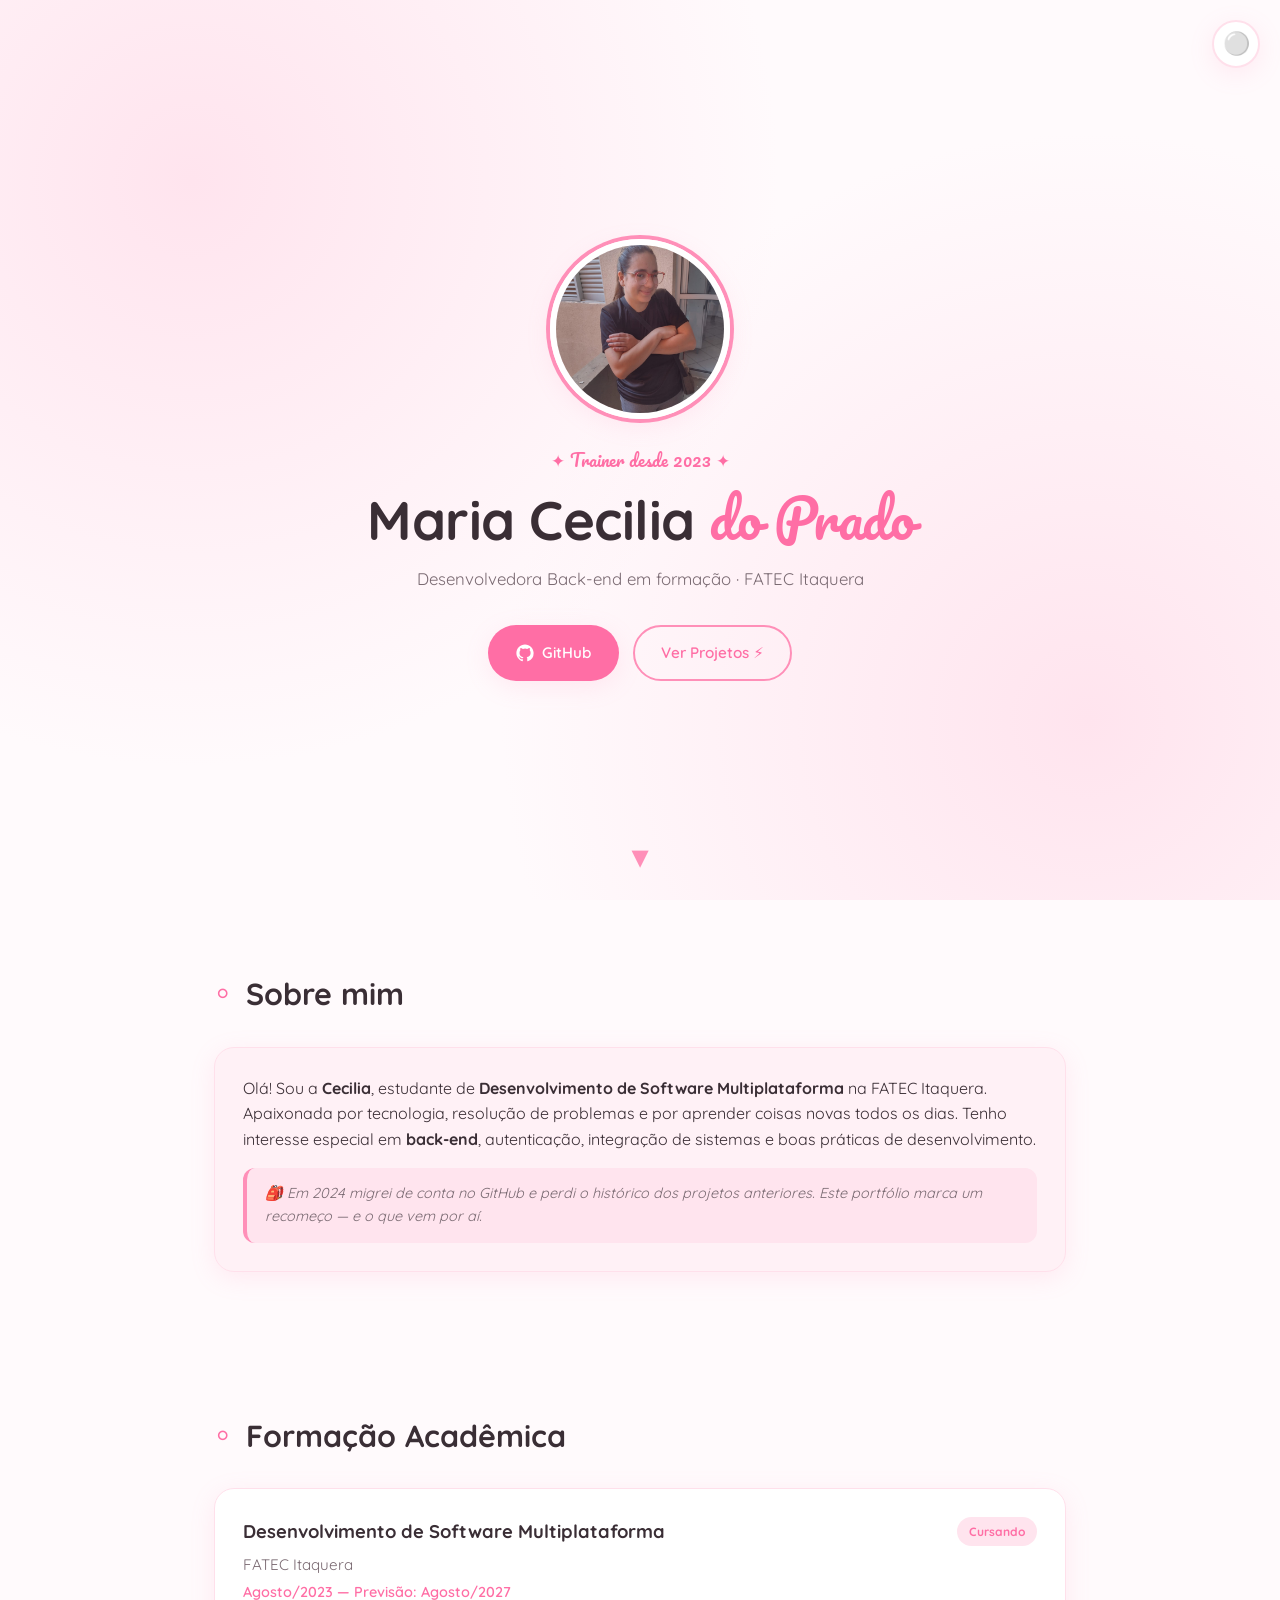
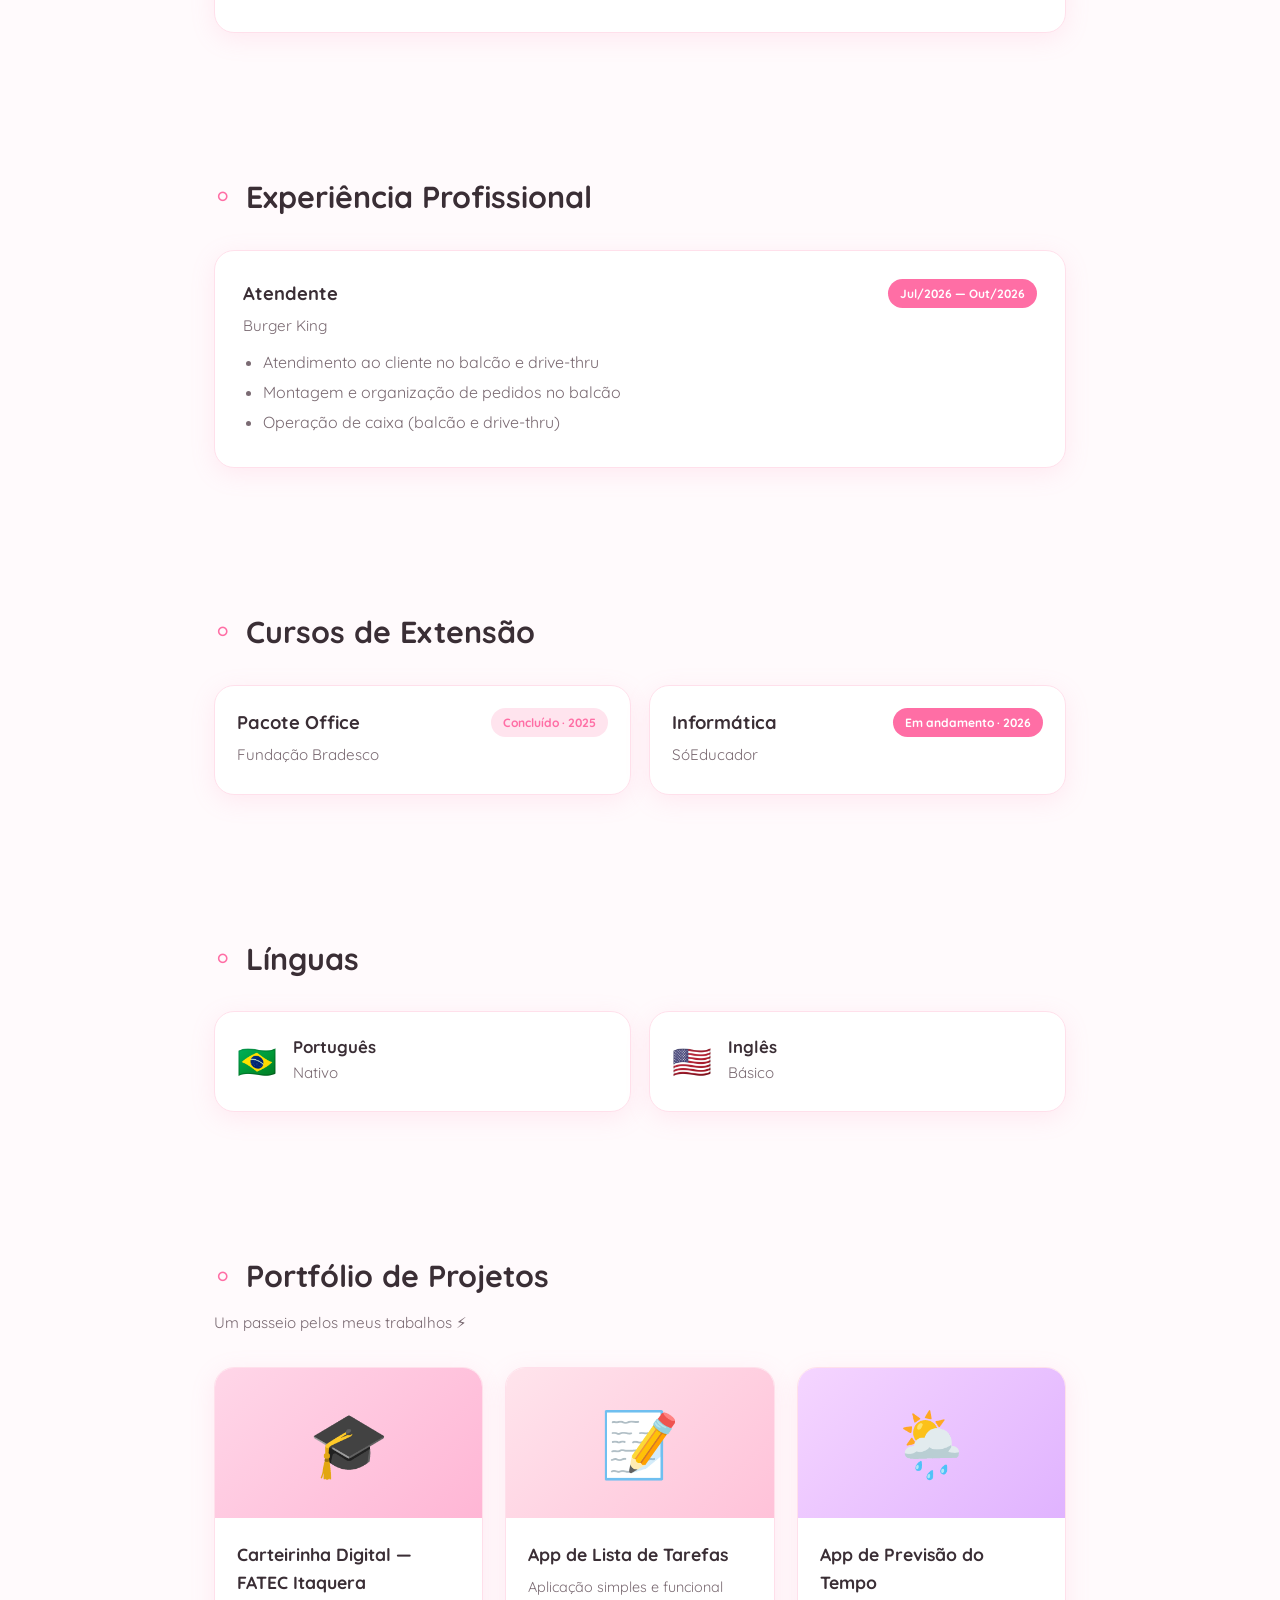
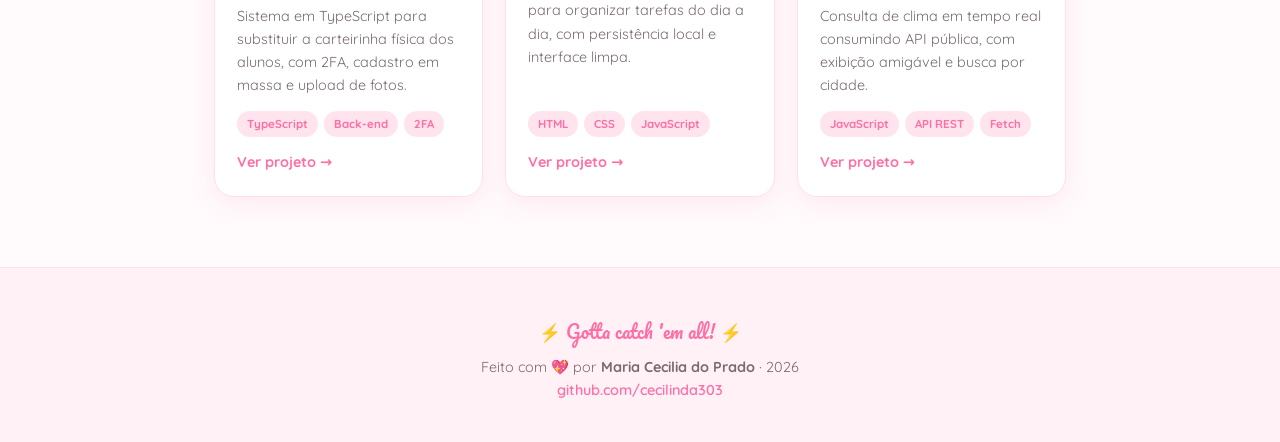
==== portfolio/index.html @ d1efe65c "feat: portfólio completo" ====
<!DOCTYPE html>
<html lang="pt-BR">
<head>
  <meta charset="UTF-8" />
  <meta name="viewport" content="width=device-width, initial-scale=1.0" />
  <title>Maria Cecilia do Prado · Portfólio</title>
  <meta name="description" content="Portfólio de Maria Cecilia do Prado — Desenvolvedora Back-end em formação na FATEC Itaquera." />
  <link rel="icon" href="data:image/svg+xml,<svg xmlns='http://www.w3.org/2000/svg' viewBox='0 0 100 100'><text y='.9em' font-size='90'>⚡</text></svg>" />
  <link rel="preconnect" href="https://fonts.googleapis.com" />
  <link rel="preconnect" href="https://fonts.gstatic.com" crossorigin />
  <link href="https://fonts.googleapis.com/css2?family=Quicksand:wght@400;500;600;700&family=Pacifico&display=swap" rel="stylesheet" />
  <link rel="stylesheet" href="style.css" />
</head>
<body>

  <button id="theme-toggle" class="theme-toggle" aria-label="Alternar tema">
    <span class="pokeball-icon">⚪</span>
  </button>

  <!-- HERO -->
  <header class="hero">
    <div class="hero-content">
      <div class="avatar-wrapper">
    <img src="foto.jpg" alt="Foto de Maria Cecilia" class="avatar" />
      </div>
      <p class="tagline">✦ Trainer desde 2023 ✦</p>
      <h1>Maria Cecilia <span>do Prado</span></h1>
      <p class="subtitle">Desenvolvedora Back-end em formação · FATEC Itaquera</p>
      <div class="hero-actions">
        <a href="https://github.com/cecilinda303" target="_blank" rel="noopener" class="btn btn-primary">
          <svg width="18" height="18" viewBox="0 0 24 24" fill="currentColor"><path d="M12 .5C5.65.5.5 5.65.5 12c0 5.08 3.29 9.39 7.86 10.91.58.11.79-.25.79-.56v-2c-3.2.7-3.87-1.36-3.87-1.36-.52-1.33-1.28-1.69-1.28-1.69-1.05-.72.08-.7.08-.7 1.16.08 1.77 1.19 1.77 1.19 1.03 1.77 2.7 1.26 3.36.96.1-.75.4-1.26.73-1.55-2.55-.29-5.23-1.28-5.23-5.7 0-1.26.45-2.29 1.19-3.1-.12-.29-.52-1.46.11-3.05 0 0 .97-.31 3.18 1.18a11.1 11.1 0 0 1 5.8 0c2.2-1.49 3.17-1.18 3.17-1.18.63 1.59.23 2.76.11 3.05.74.81 1.19 1.84 1.19 3.1 0 4.43-2.69 5.41-5.25 5.69.41.36.78 1.06.78 2.14v3.17c0 .31.21.68.8.56A11.51 11.51 0 0 0 23.5 12C23.5 5.65 18.35.5 12 .5z"/></svg>
          GitHub
        </a>
        <a href="#projetos" class="btn btn-outline">Ver Projetos ⚡</a>
      </div>
    </div>
    <div class="scroll-hint">▼</div>
  </header>

  <!-- SOBRE -->
  <section id="sobre" class="section">
    <h2 class="section-title">Sobre mim</h2>
    <div class="card soft">
      <p>
        Olá! Sou a <strong>Cecilia</strong>, estudante de <strong>Desenvolvimento de Software Multiplataforma</strong> na FATEC Itaquera.
        Apaixonada por tecnologia, resolução de problemas e por aprender coisas novas todos os dias.
        Tenho interesse especial em <strong>back-end</strong>, autenticação, integração de sistemas e boas práticas de desenvolvimento.
      </p>
      <p class="nota">
        🎒 Em 2024 migrei de conta no GitHub e perdi o histórico dos projetos anteriores. 
        Este portfólio marca um recomeço — e o que vem por aí.
      </p>
    </div>
  </section>

  <!-- FORMAÇÃO -->
  <section id="formacao" class="section">
    <h2 class="section-title">Formação Acadêmica</h2>
    <div class="card">
      <div class="card-header">
        <h3>Desenvolvimento de Software Multiplataforma</h3>
        <span class="badge">Cursando</span>
      </div>
      <p class="inst">FATEC Itaquera</p>
      <p class="period">Agosto/2023 — Previsão: Agosto/2027</p>
    </div>
  </section>

  <!-- EXPERIÊNCIA -->
  <section id="experiencia" class="section">
    <h2 class="section-title">Experiência Profissional</h2>
    <div class="card">
      <div class="card-header">
        <h3>Atendente</h3>
        <span class="badge badge-pink">Jul/2026 — Out/2026</span>
      </div>
      <p class="inst">Burger King</p>
      <ul class="bullets">
        <li>Atendimento ao cliente no balcão e drive-thru</li>
        <li>Montagem e organização de pedidos no balcão</li>
        <li>Operação de caixa (balcão e drive-thru)</li>
      </ul>
    </div>
  </section>

  <!-- CURSOS -->
  <section id="cursos" class="section">
    <h2 class="section-title">Cursos de Extensão</h2>
    <div class="grid-2">
      <div class="card small">
        <div class="card-header">
          <h3>Pacote Office</h3>
          <span class="badge">Concluído · 2025</span>
        </div>
        <p class="inst">Fundação Bradesco</p>
      </div>
      <div class="card small">
        <div class="card-header">
          <h3>Informática</h3>
          <span class="badge badge-pink">Em andamento · 2026</span>
        </div>
        <p class="inst">SóEducador</p>
      </div>
    </div>
  </section>

  <!-- LÍNGUAS -->
  <section id="linguas" class="section">
    <h2 class="section-title">Línguas</h2>
    <div class="grid-2">
      <div class="card small lang">
        <span class="lang-flag">🇧🇷</span>
        <div>
          <h3>Português</h3>
          <p class="inst">Nativo</p>
        </div>
      </div>
      <div class="card small lang">
        <span class="lang-flag">🇺🇸</span>
        <div>
          <h3>Inglês</h3>
          <p class="inst">Básico</p>
        </div>
      </div>
    </div>
  </section>

  <!-- PROJETOS -->
  <section id="projetos" class="section">
    <h2 class="section-title">Portfólio de Projetos</h2>
    <p class="section-sub">Um passeio pelos meus trabalhos ⚡</p>

    <div class="projects-grid">

      <a href="projetos/carteirinha.html" class="project-card">
        <div class="project-cover" style="background: linear-gradient(135deg,#ffd6e8,#ffb6d5);">
          <span>🎓</span>
        </div>
        <div class="project-body">
          <h3>Carteirinha Digital — FATEC Itaquera</h3>
          <p>Sistema em TypeScript para substituir a carteirinha física dos alunos, com 2FA, cadastro em massa e upload de fotos.</p>
          <div class="tags">
            <span>TypeScript</span><span>Back-end</span><span>2FA</span>
          </div>
          <span class="link-more">Ver projeto →</span>
        </div>
      </a>

      <a href="projetos/tarefas.html" class="project-card">
        <div class="project-cover" style="background: linear-gradient(135deg,#ffe4ec,#ffc2d9);">
          <span>📝</span>
        </div>
        <div class="project-body">
          <h3>App de Lista de Tarefas</h3>
          <p>Aplicação simples e funcional para organizar tarefas do dia a dia, com persistência local e interface limpa.</p>
          <div class="tags">
            <span>HTML</span><span>CSS</span><span>JavaScript</span>
          </div>
          <span class="link-more">Ver projeto →</span>
        </div>
      </a>

      <a href="projetos/tempo.html" class="project-card">
        <div class="project-cover" style="background: linear-gradient(135deg,#f5d5ff,#e0b3ff);">
          <span>🌦️</span>
        </div>
        <div class="project-body">
          <h3>App de Previsão do Tempo</h3>
          <p>Consulta de clima em tempo real consumindo API pública, com exibição amigável e busca por cidade.</p>
          <div class="tags">
            <span>JavaScript</span><span>API REST</span><span>Fetch</span>
          </div>
          <span class="link-more">Ver projeto →</span>
        </div>
      </a>

    </div>
  </section>

  <!-- FOOTER -->
  <footer class="footer">
    <p class="footer-catch">⚡ Gotta catch 'em all! ⚡</p>
    <p>Feito com 💖 por <strong>Maria Cecilia do Prado</strong> · 2026</p>
    <a href="https://github.com/cecilinda303" target="_blank" rel="noopener">github.com/cecilinda303</a>
  </footer>

  <script src="script.js"></script>
</body>
</html>
---- portfolio/style.css ----
/* ====== RESET & VARIÁVEIS ====== */
* { margin: 0; padding: 0; box-sizing: border-box; }

:root {
  --bg: #fffafc;
  --bg-soft: #fff1f6;
  --card: #ffffff;
  --text: #3a2e35;
  --text-soft: #7a6a72;
  --accent: #ff8fb8;
  --accent-strong: #ff6ea5;
  --accent-soft: #ffe4ee;
  --border: #ffe0eb;
  --shadow: 0 6px 24px rgba(255, 143, 184, 0.15);
  --radius: 20px;
}

body.dark {
  --bg: #1a1418;
  --bg-soft: #221a20;
  --card: #2a1f26;
  --text: #fbe9f0;
  --text-soft: #c9b3bd;
  --accent: #ff8fb8;
  --accent-strong: #ff6ea5;
  --accent-soft: #3a2632;
  --border: #3a2632;
  --shadow: 0 6px 24px rgba(255, 143, 184, 0.12);
}

html { scroll-behavior: smooth; }

body {
  font-family: 'Quicksand', system-ui, sans-serif;
  background: var(--bg);
  color: var(--text);
  line-height: 1.6;
  transition: background .4s, color .4s;
  overflow-x: hidden;
}

/* ====== THEME TOGGLE ====== */
.theme-toggle {
  position: fixed;
  top: 20px;
  right: 20px;
  width: 48px;
  height: 48px;
  border-radius: 50%;
  border: 2px solid var(--border);
  background: var(--card);
  cursor: pointer;
  font-size: 22px;
  z-index: 100;
  box-shadow: var(--shadow);
  transition: transform .3s, background .3s;
  display: flex;
  align-items: center;
  justify-content: center;
}
.theme-toggle:hover { transform: scale(1.12) rotate(15deg); }
.pokeball-icon { animation: spin 8s linear infinite; }
@keyframes spin { to { transform: rotate(360deg); } }

/* ====== HERO ====== */
.hero {
  min-height: 100vh;
  display: flex;
  flex-direction: column;
  align-items: center;
  justify-content: center;
  text-align: center;
  padding: 80px 24px 60px;
  background:
    radial-gradient(circle at 15% 20%, var(--accent-soft) 0%, transparent 45%),
    radial-gradient(circle at 85% 80%, var(--accent-soft) 0%, transparent 45%),
    var(--bg);
  position: relative;
}

.hero-content { max-width: 720px; animation: fadeUp 1s ease both; }

.avatar-wrapper { margin-bottom: 28px; display: flex; justify-content: center; }

.avatar,
.avatar-fallback {
  width: 180px;
  height: 180px;
  border-radius: 50%;
  object-fit: cover;
  border: 6px solid var(--card);
  box-shadow: 0 0 0 4px var(--accent), var(--shadow);
  transition: transform .4s;
}
.avatar:hover { transform: scale(1.05) rotate(-2deg); }

.avatar-fallback {
  background: linear-gradient(135deg, var(--accent), var(--accent-strong));
  color: white;
  display: flex;
  align-items: center;
  justify-content: center;
  font-family: 'Pacifico', cursive;
  font-size: 72px;
}

.tagline {
  font-family: 'Pacifico', cursive;
  color: var(--accent-strong);
  font-size: 1.05rem;
  margin-bottom: 12px;
}

.hero h1 {
  font-size: clamp(2rem, 5vw, 3.4rem);
  font-weight: 700;
  letter-spacing: -0.5px;
  line-height: 1.15;
  margin-bottom: 14px;
}
.hero h1 span {
  color: var(--accent-strong);
  font-family: 'Pacifico', cursive;
  font-weight: 400;
}

.subtitle {
  color: var(--text-soft);
  font-size: 1.05rem;
  margin-bottom: 32px;
}

.hero-actions {
  display: flex;
  gap: 14px;
  justify-content: center;
  flex-wrap: wrap;
}

.btn {
  display: inline-flex;
  align-items: center;
  gap: 8px;
  padding: 14px 26px;
  border-radius: 999px;
  font-weight: 600;
  text-decoration: none;
  font-size: 0.95rem;
  transition: transform .25s, box-shadow .25s, background .25s;
  border: 2px solid transparent;
}
.btn-primary {
  background: var(--accent-strong);
  color: white;
  box-shadow: var(--shadow);
}
.btn-primary:hover { transform: translateY(-3px) scale(1.03); }

.btn-outline {
  background: transparent;
  color: var(--accent-strong);
  border-color: var(--accent);
}
.btn-outline:hover {
  background: var(--accent-soft);
  transform: translateY(-3px);
}

.scroll-hint {
  position: absolute;
  bottom: 24px;
  font-size: 1.4rem;
  color: var(--accent);
  animation: bounce 2s infinite;
}
@keyframes bounce {
  0%, 100% { transform: translateY(0); }
  50% { transform: translateY(8px); }
}

/* ====== SEÇÕES ====== */
.section {
  max-width: 900px;
  margin: 0 auto;
  padding: 70px 24px;
}

.section-title {
  font-size: 1.9rem;
  font-weight: 700;
  margin-bottom: 28px;
  position: relative;
  display: inline-block;
  padding-left: 32px;
}
.section-title::before {
  content: '⚪';
  position: absolute;
  left: 0;
  top: 50%;
  transform: translateY(-50%);
  font-size: 1.3rem;
  color: var(--accent-strong);
}
.section-sub {
  color: var(--text-soft);
  margin-top: -18px;
  margin-bottom: 32px;
  font-size: 0.95rem;
}

/* ====== CARDS ====== */
.card {
  background: var(--card);
  border: 1px solid var(--border);
  border-radius: var(--radius);
  padding: 28px;
  box-shadow: var(--shadow);
  transition: transform .3s, box-shadow .3s;
}
.card:hover { transform: translateY(-4px); }
.card.small { padding: 22px; }
.card.soft { background: var(--bg-soft); }

.card-header {
  display: flex;
  justify-content: space-between;
  align-items: flex-start;
  gap: 12px;
  flex-wrap: wrap;
  margin-bottom: 6px;
}
.card-header h3 { font-size: 1.15rem; }

.badge {
  background: var(--accent-soft);
  color: var(--accent-strong);
  font-size: 0.75rem;
  font-weight: 700;
  padding: 5px 12px;
  border-radius: 999px;
  white-space: nowrap;
}
.badge-pink {
  background: var(--accent-strong);
  color: white;
}

.inst {
  color: var(--text-soft);
  font-size: 0.95rem;
  margin-bottom: 4px;
}
.period {
  color: var(--accent-strong);
  font-size: 0.9rem;
  font-weight: 600;
}

.bullets {
  margin-top: 12px;
  padding-left: 20px;
  color: var(--text-soft);
}
.bullets li { margin-bottom: 4px; }

.nota {
  margin-top: 16px;
  padding: 14px 18px;
  background: var(--accent-soft);
  border-left: 4px solid var(--accent);
  border-radius: 12px;
  font-size: 0.9rem;
  color: var(--text-soft);
  font-style: italic;
}

/* ====== GRID ====== */
.grid-2 {
  display: grid;
  grid-template-columns: repeat(auto-fit, minmax(240px, 1fr));
  gap: 18px;
}

/* ====== LÍNGUAS ====== */
.lang { display: flex; align-items: center; gap: 16px; }
.lang-flag { font-size: 2rem; }
.lang h3 { font-size: 1.05rem; margin-bottom: 0; }

/* ====== PROJETOS ====== */
.projects-grid {
  display: grid;
  grid-template-columns: repeat(auto-fit, minmax(260px, 1fr));
  gap: 22px;
}

.project-card {
  background: var(--card);
  border: 1px solid var(--border);
  border-radius: var(--radius);
  overflow: hidden;
  box-shadow: var(--shadow);
  text-decoration: none;
  color: var(--text);
  transition: transform .35s, box-shadow .35s;
  display: flex;
  flex-direction: column;
}
.project-card:hover {
  transform: translateY(-8px) scale(1.02);
  box-shadow: 0 14px 36px rgba(255, 143, 184, 0.28);
}

.project-cover {
  height: 150px;
  display: flex;
  align-items: center;
  justify-content: center;
  font-size: 4rem;
}

.project-body { padding: 22px; flex: 1; display: flex; flex-direction: column; }
.project-body h3 { font-size: 1.1rem; margin-bottom: 8px; }
.project-body p {
  color: var(--text-soft);
  font-size: 0.9rem;
  flex: 1;
  margin-bottom: 14px;
}

.tags {
  display: flex;
  gap: 6px;
  flex-wrap: wrap;
  margin-bottom: 14px;
}
.tags span {
  background: var(--accent-soft);
  color: var(--accent-strong);
  font-size: 0.72rem;
  font-weight: 700;
  padding: 4px 10px;
  border-radius: 999px;
}

.link-more {
  color: var(--accent-strong);
  font-weight: 700;
  font-size: 0.9rem;
}

/* ====== FOOTER ====== */
.footer {
  text-align: center;
  padding: 50px 24px 40px;
  background: var(--bg-soft);
  border-top: 1px solid var(--border);
  color: var(--text-soft);
  font-size: 0.9rem;
}
.footer-catch {
  font-family: 'Pacifico', cursive;
  color: var(--accent-strong);
  font-size: 1.1rem;
  margin-bottom: 10px;
}
.footer a { color: var(--accent-strong); text-decoration: none; font-weight: 600; }
.footer a:hover { text-decoration: underline; }

/* ====== PÁGINAS DE PROJETO ====== */
.project-page {
  max-width: 900px;
  margin: 0 auto;
  padding: 100px 24px 60px;
}
.back-link {
  display: inline-flex;
  align-items: center;
  gap: 6px;
  color: var(--accent-strong);
  text-decoration: none;
  font-weight: 600;
  margin-bottom: 24px;
  font-size: 0.9rem;
}
.back-link:hover { text-decoration: underline; }

.project-page h1 {
  font-size: clamp(1.7rem, 4vw, 2.4rem);
  margin-bottom: 12px;
}
.project-meta {
  display: flex;
  gap: 8px;
  flex-wrap: wrap;
  margin-bottom: 24px;
}
.project-cover-large {
  height: 220px;
  border-radius: var(--radius);
  display: flex;
  align-items: center;
  justify-content: center;
  font-size: 6rem;
  margin-bottom: 32px;
  box-shadow: var(--shadow);
}
.project-content h2 {
  font-size: 1.3rem;
  margin: 32px 0 14px;
  padding-left: 26px;
  position: relative;
}
.project-content h2::before {
  content: '⚪';
  position: absolute;
  left: 0;
  top: 50%;
  transform: translateY(-50%);
  font-size: 1rem;
  color: var(--accent-strong);
}
.project-content p, .project-content li {
  color: var(--text-soft);
  margin-bottom: 8px;
}
.project-content ul { padding-left: 22px; margin-bottom: 14px; }

.screenshots {
  display: grid;
  grid-template-columns: repeat(auto-fit, minmax(220px, 1fr));
  gap: 14px;
  margin-top: 14px;
}
.screenshots img {
  width: 100%;
  border-radius: 14px;
  border: 2px solid var(--border);
  box-shadow: var(--shadow);
  transition: transform .3s;
}
.screenshots img:hover { transform: scale(1.03); }

.screenshot-placeholder {
  aspect-ratio: 16/10;
  background: var(--accent-soft);
  border: 2px dashed var(--accent);
  border-radius: 14px;
  display: flex;
  align-items: center;
  justify-content: center;
  color: var(--accent-strong);
  font-size: 0.85rem;
  font-weight: 600;
  text-align: center;
  padding: 12px;
}

.btn-github {
  display: inline-flex;
  align-items: center;
  gap: 8px;
  padding: 12px 22px;
  background: var(--accent-strong);
  color: white;
  border-radius: 999px;
  text-decoration: none;
  font-weight: 600;
  font-size: 0.9rem;
  margin-top: 10px;
  box-shadow: var(--shadow);
  transition: transform .25s;
}
.btn-github:hover { transform: translateY(-3px); }

/* ====== ANIMAÇÕES ====== */
@keyframes fadeUp {
  from { opacity: 0; transform: translateY(30px); }
  to { opacity: 1; transform: translateY(0); }
}

.reveal {
  opacity: 0;
  transform: translateY(30px);
  transition: opacity .8s, transform .8s;
}
.reveal.visible {
  opacity: 1;
  transform: translateY(0);
}

/* ====== RESPONSIVO ====== */
@media (max-width: 600px) {
  .section { padding: 50px 20px; }
  .avatar, .avatar-fallback { width: 140px; height: 140px; }
  .avatar-fallback { font-size: 56px; }
  .card { padding: 22px; }
  .theme-toggle { top: 14px; right: 14px; width: 42px; height: 42px; font-size: 18px; }
}
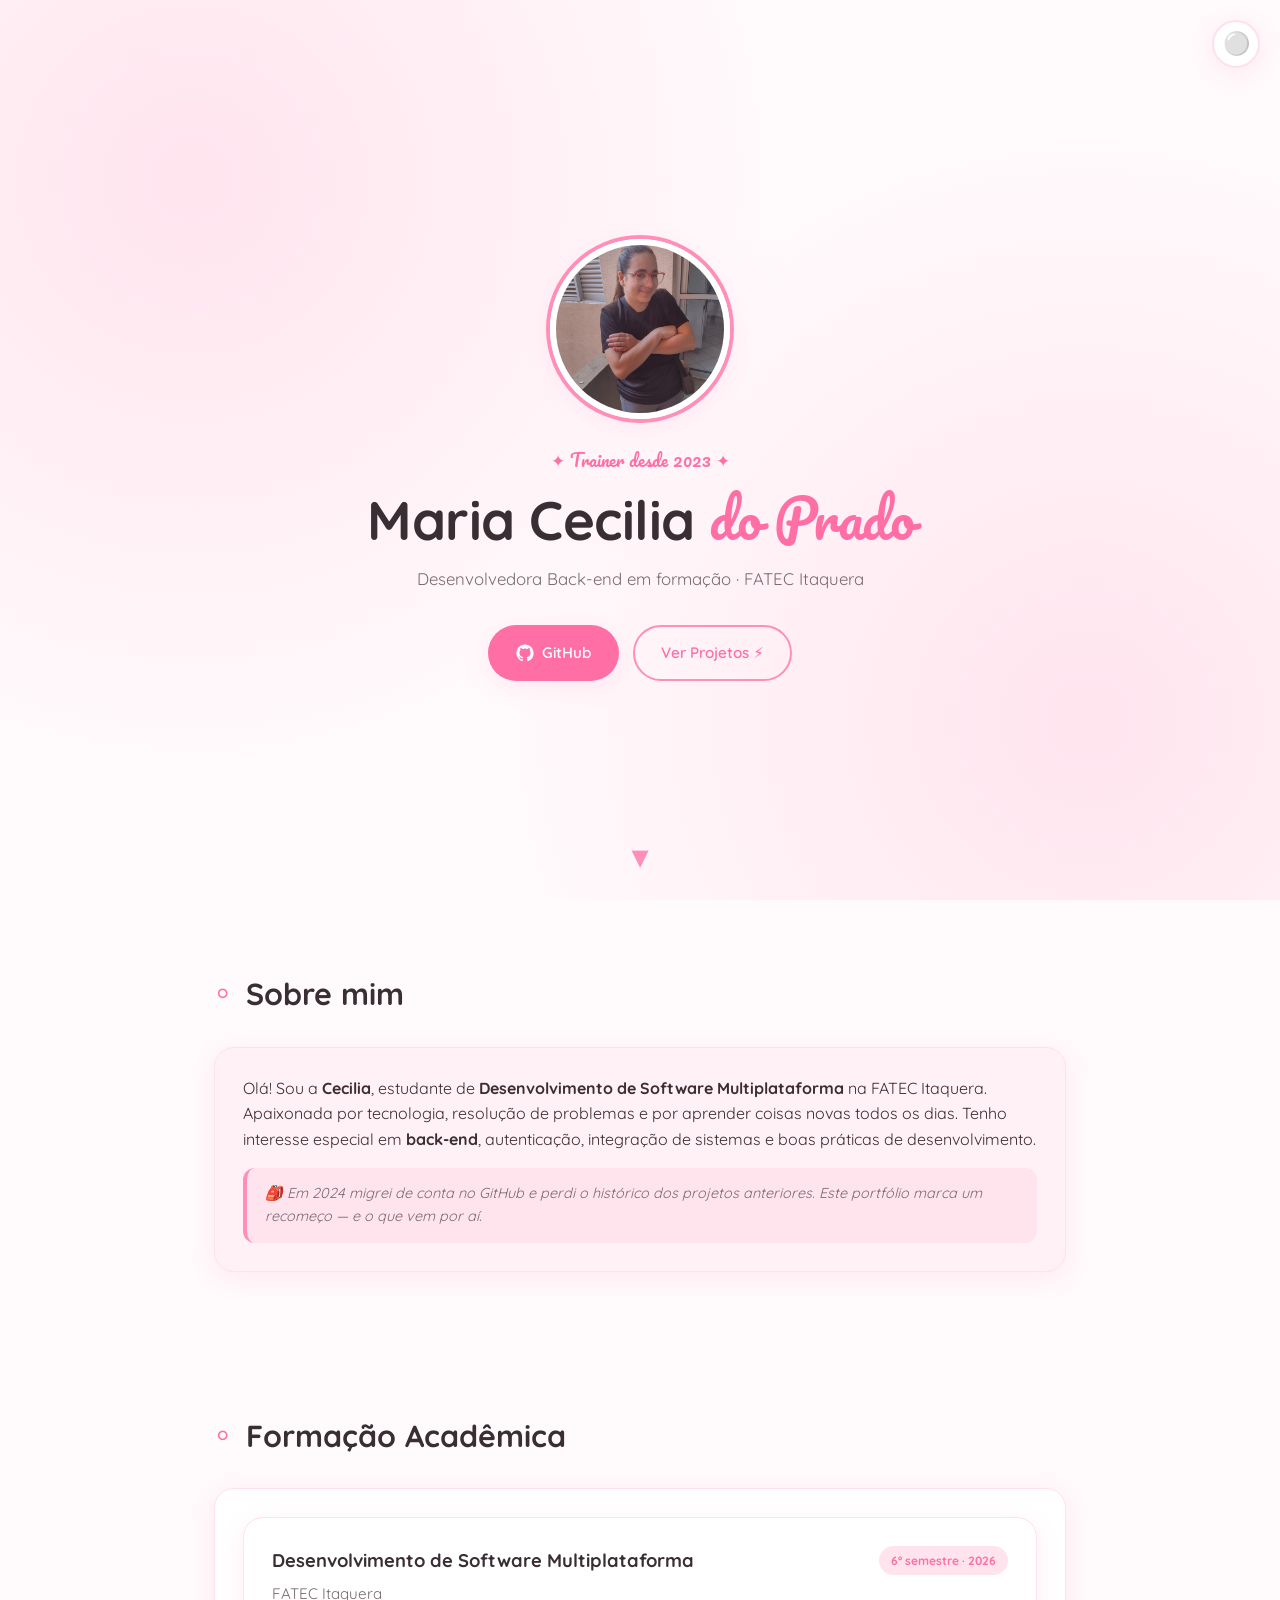
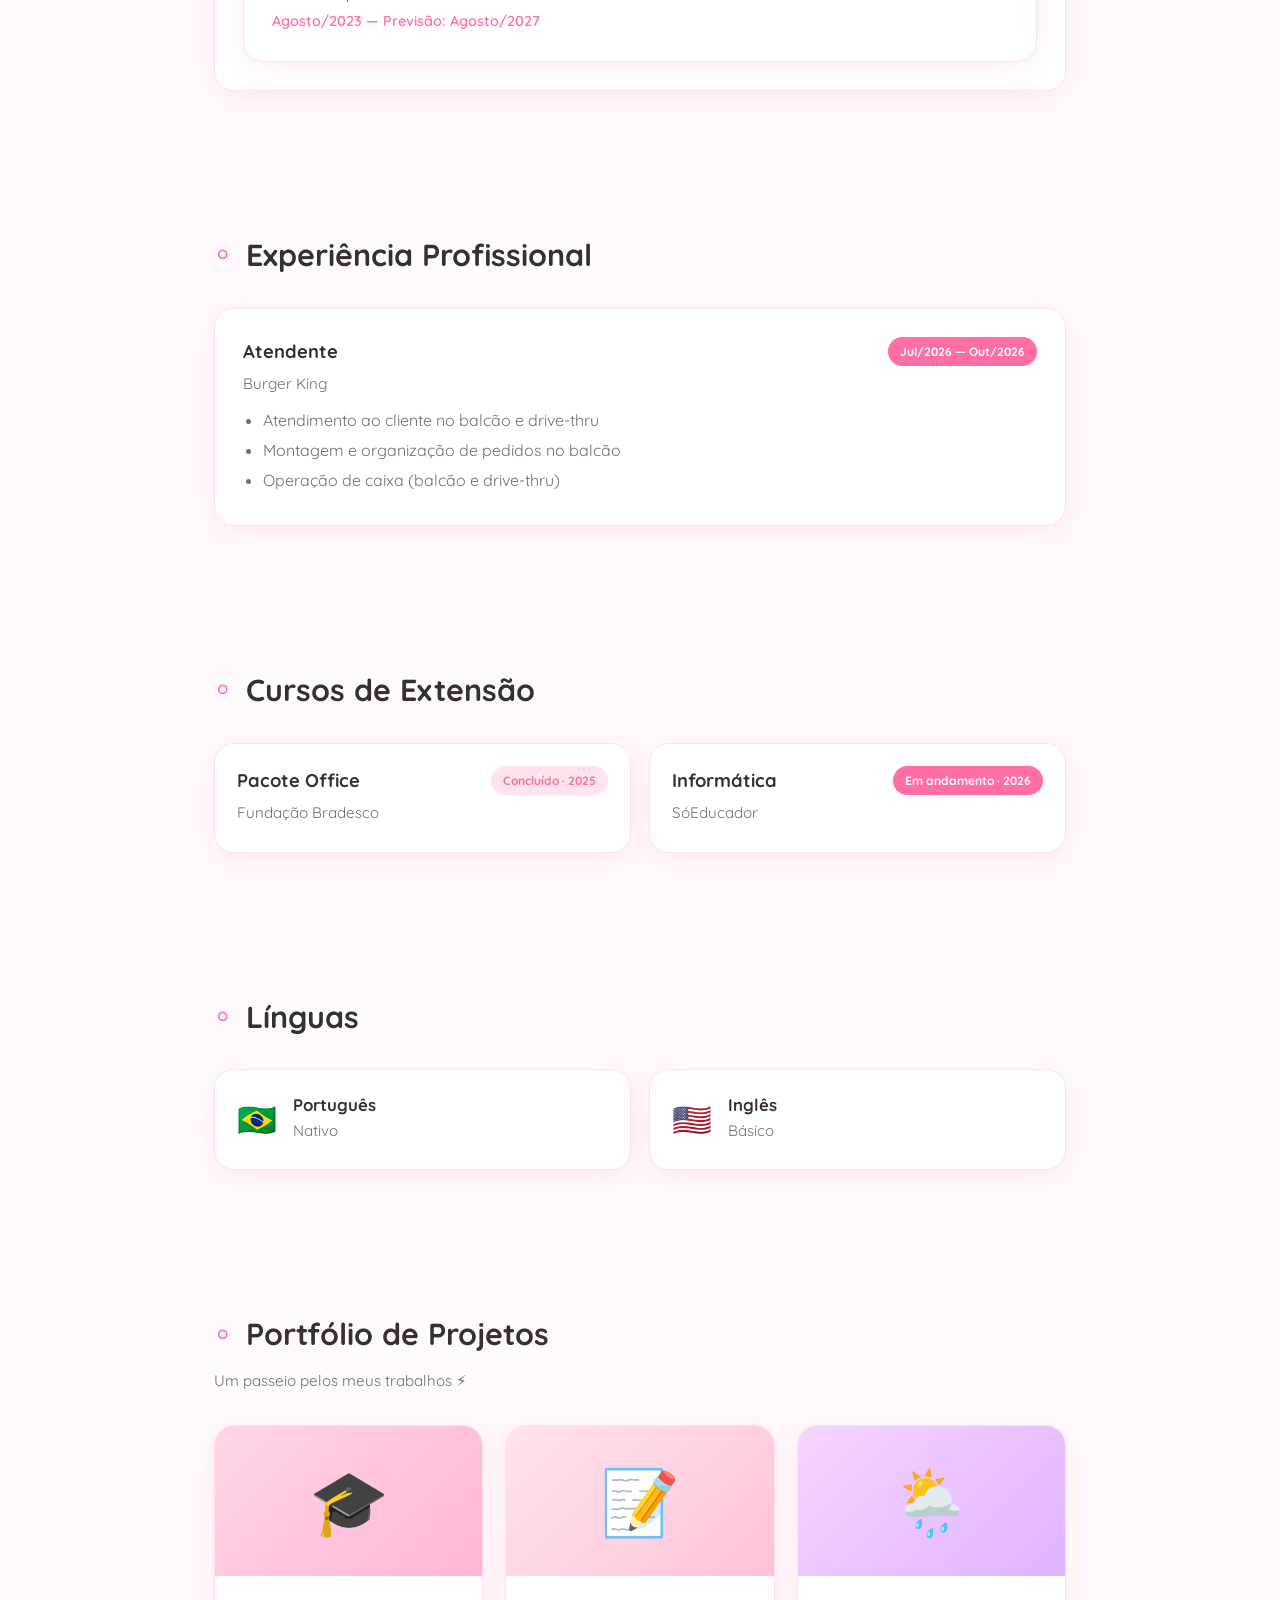
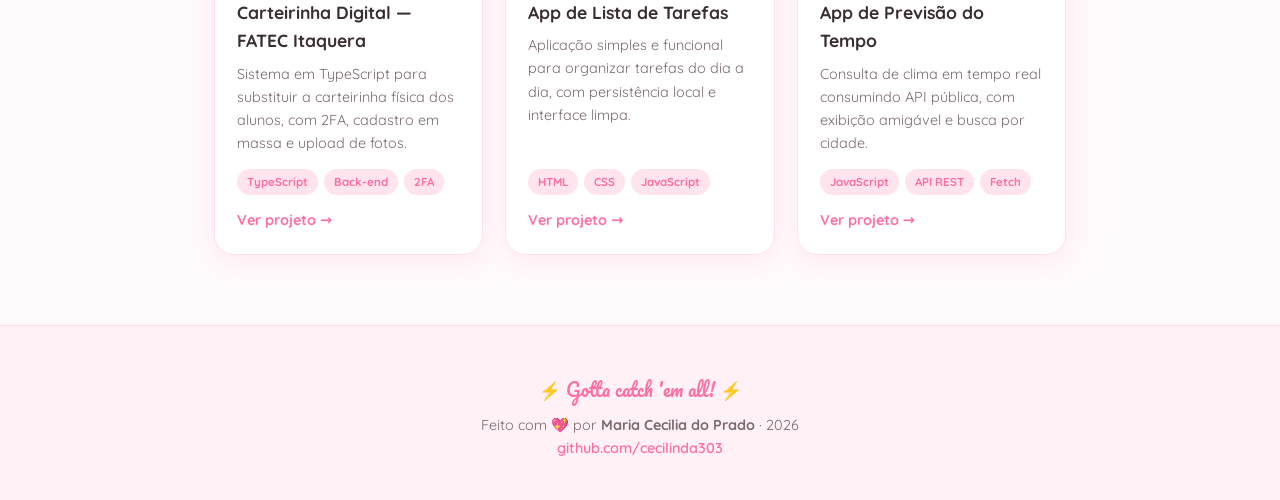
==== commit bd1a97fd: "feat: adiciona semestre atual na formação" ====
--- a/portfolio/index.html
+++ b/portfolio/index.html
@@ -57,13 +57,14 @@
   <section id="formacao" class="section">
     <h2 class="section-title">Formação Acadêmica</h2>
     <div class="card">
-      <div class="card-header">
-        <h3>Desenvolvimento de Software Multiplataforma</h3>
-        <span class="badge">Cursando</span>
-      </div>
-      <p class="inst">FATEC Itaquera</p>
-      <p class="period">Agosto/2023 — Previsão: Agosto/2027</p>
-    </div>
+      <div class="card">
+  <div class="card-header">
+    <h3>Desenvolvimento de Software Multiplataforma</h3>
+    <span class="badge">6º semestre · 2026</span>
+  </div>
+  <p class="inst">FATEC Itaquera</p>
+  <p class="period">Agosto/2023 — Previsão: Agosto/2027</p>
+</div>
   </section>
 
   <!-- EXPERIÊNCIA -->
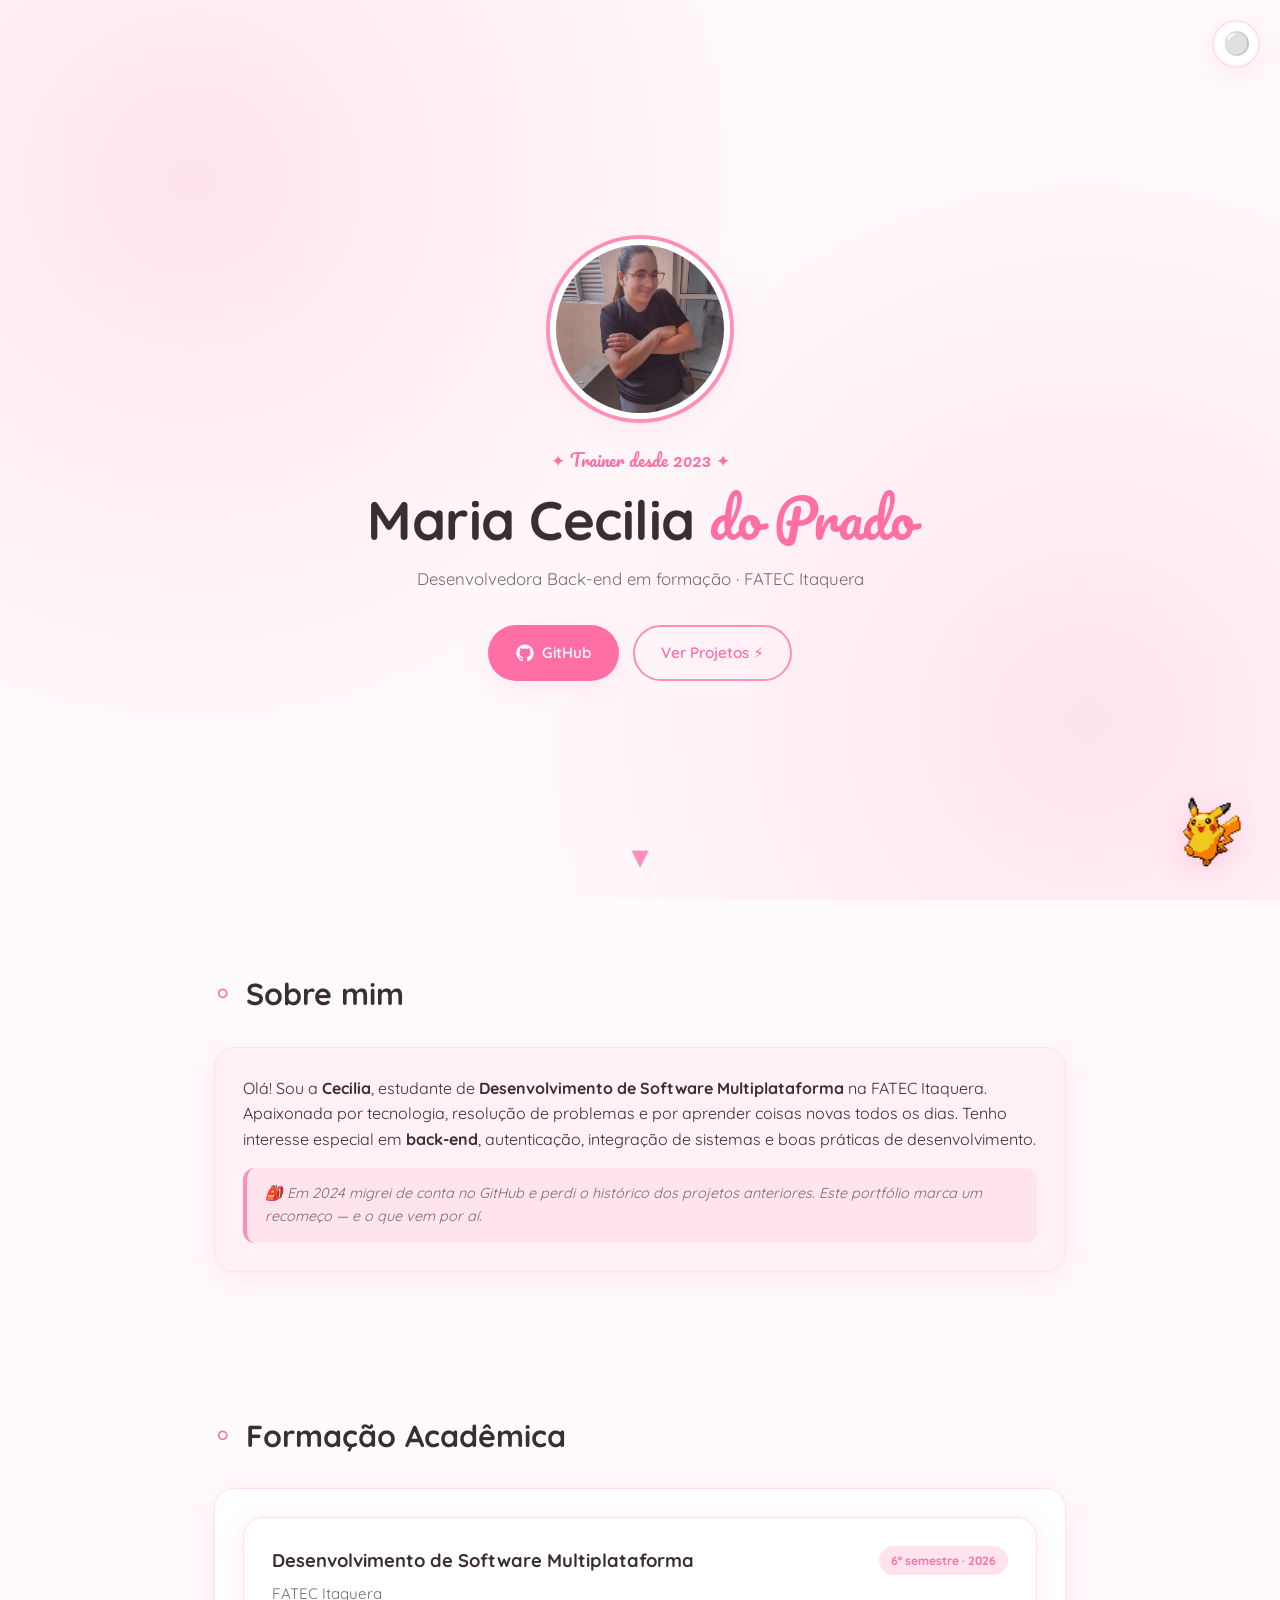
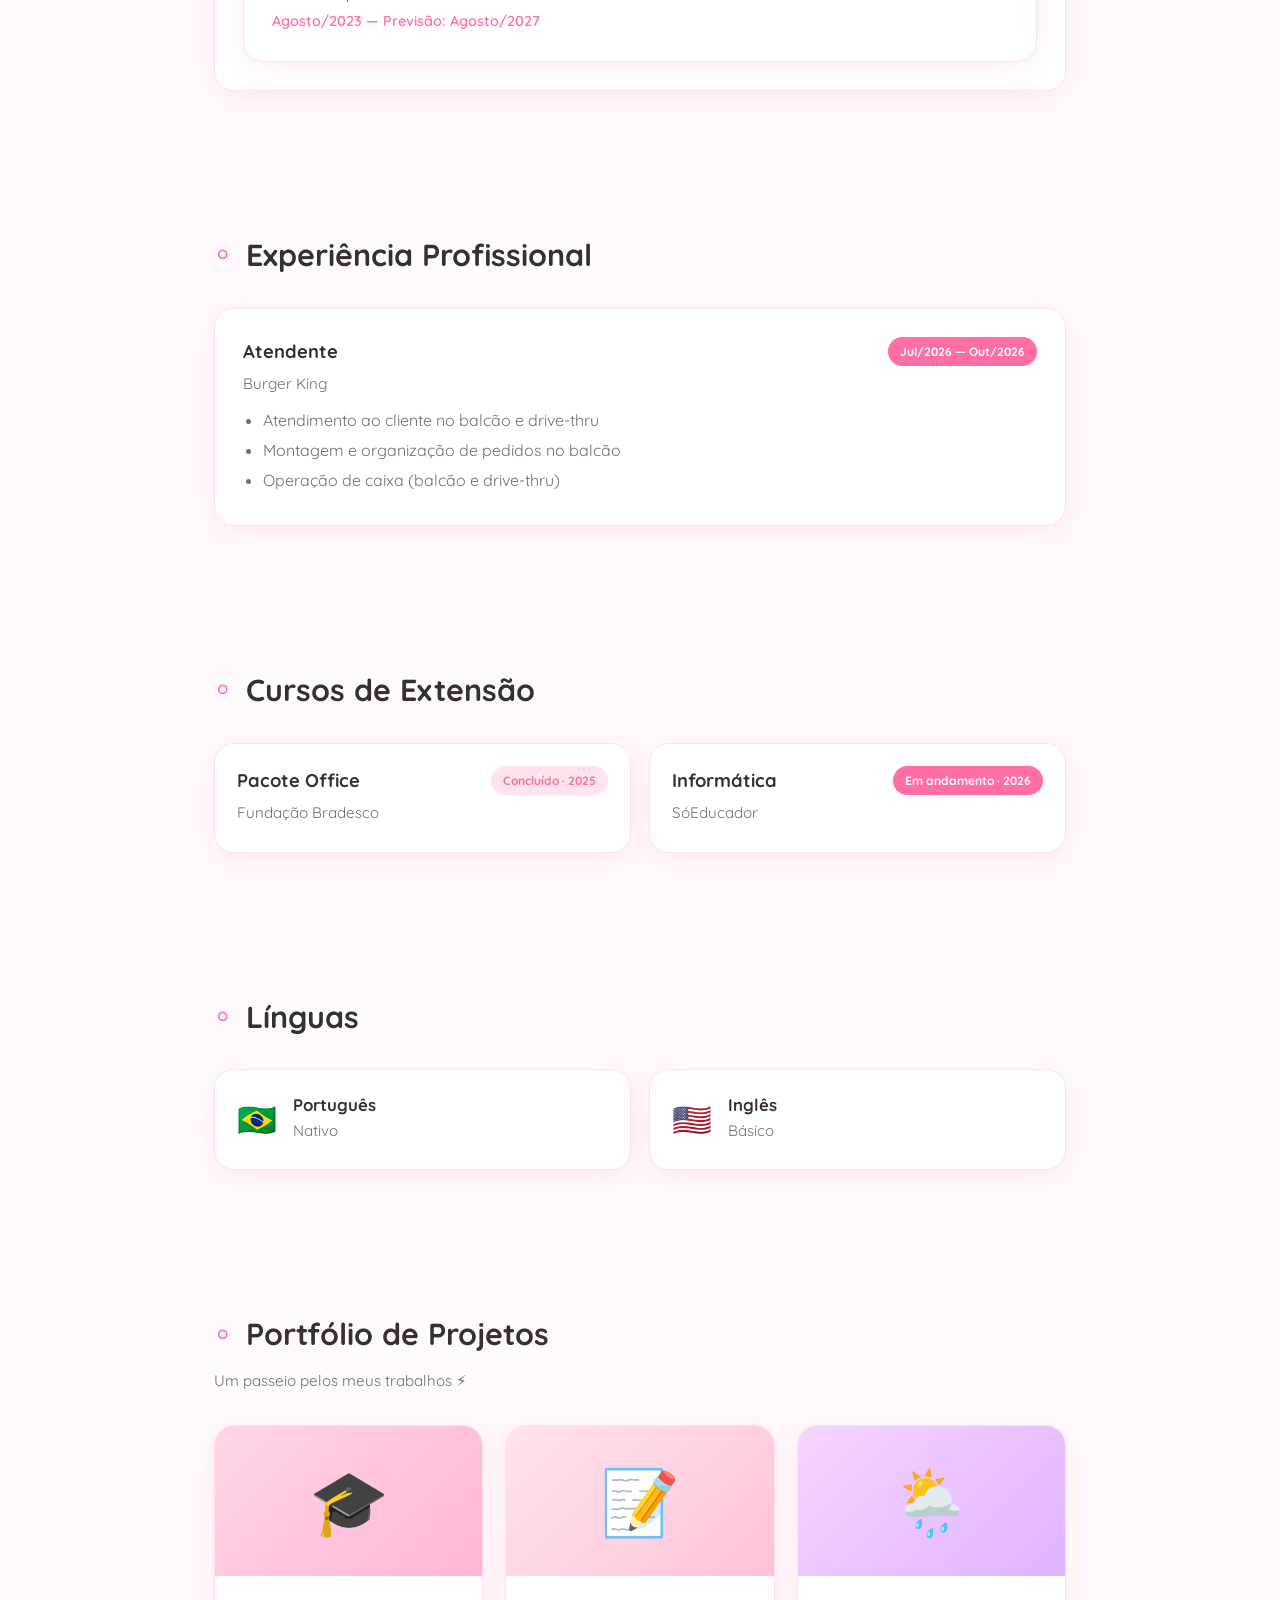
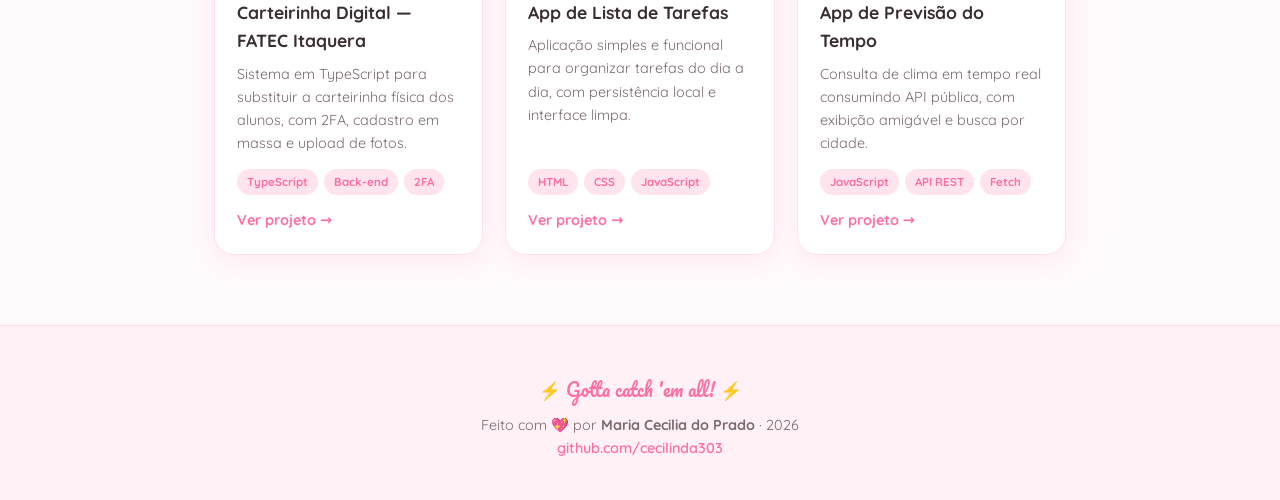
==== commit bdf6ac98: "feat: adiciona mascote Pikachu flutuante" ====
--- a/portfolio/index.html
+++ b/portfolio/index.html
@@ -185,6 +185,9 @@
     <a href="https://github.com/cecilinda303" target="_blank" rel="noopener">github.com/cecilinda303</a>
   </footer>
 
+    <!-- Mascote Pikachu -->
+  <img src="assets/gifs/pikachu.gif" alt="Pikachu mascote" class="mascote" />
+
   <script src="script.js"></script>
 </body>
-</html>
+</html>
--- a/portfolio/style.css
+++ b/portfolio/style.css
@@ -496,4 +496,30 @@
   .avatar-fallback { font-size: 56px; }
   .card { padding: 22px; }
   .theme-toggle { top: 14px; right: 14px; width: 42px; height: 42px; font-size: 18px; }
+}
+
+/* ===== MASCOTE PIKACHU ===== */
+.mascote {
+  position: fixed;
+  bottom: 24px;
+  right: 24px;
+  width: 90px;
+  height: auto;
+  z-index: 50;
+  pointer-events: none;
+  animation: float 3s ease-in-out infinite;
+  filter: drop-shadow(0 6px 14px rgba(255, 143, 184, 0.35));
+}
+
+@keyframes float {
+  0%, 100% { transform: translateY(0) rotate(-3deg); }
+  50% { transform: translateY(-12px) rotate(3deg); }
+}
+
+@media (max-width: 600px) {
+  .mascote {
+    width: 64px;
+    bottom: 14px;
+    right: 14px;
+  }
 }
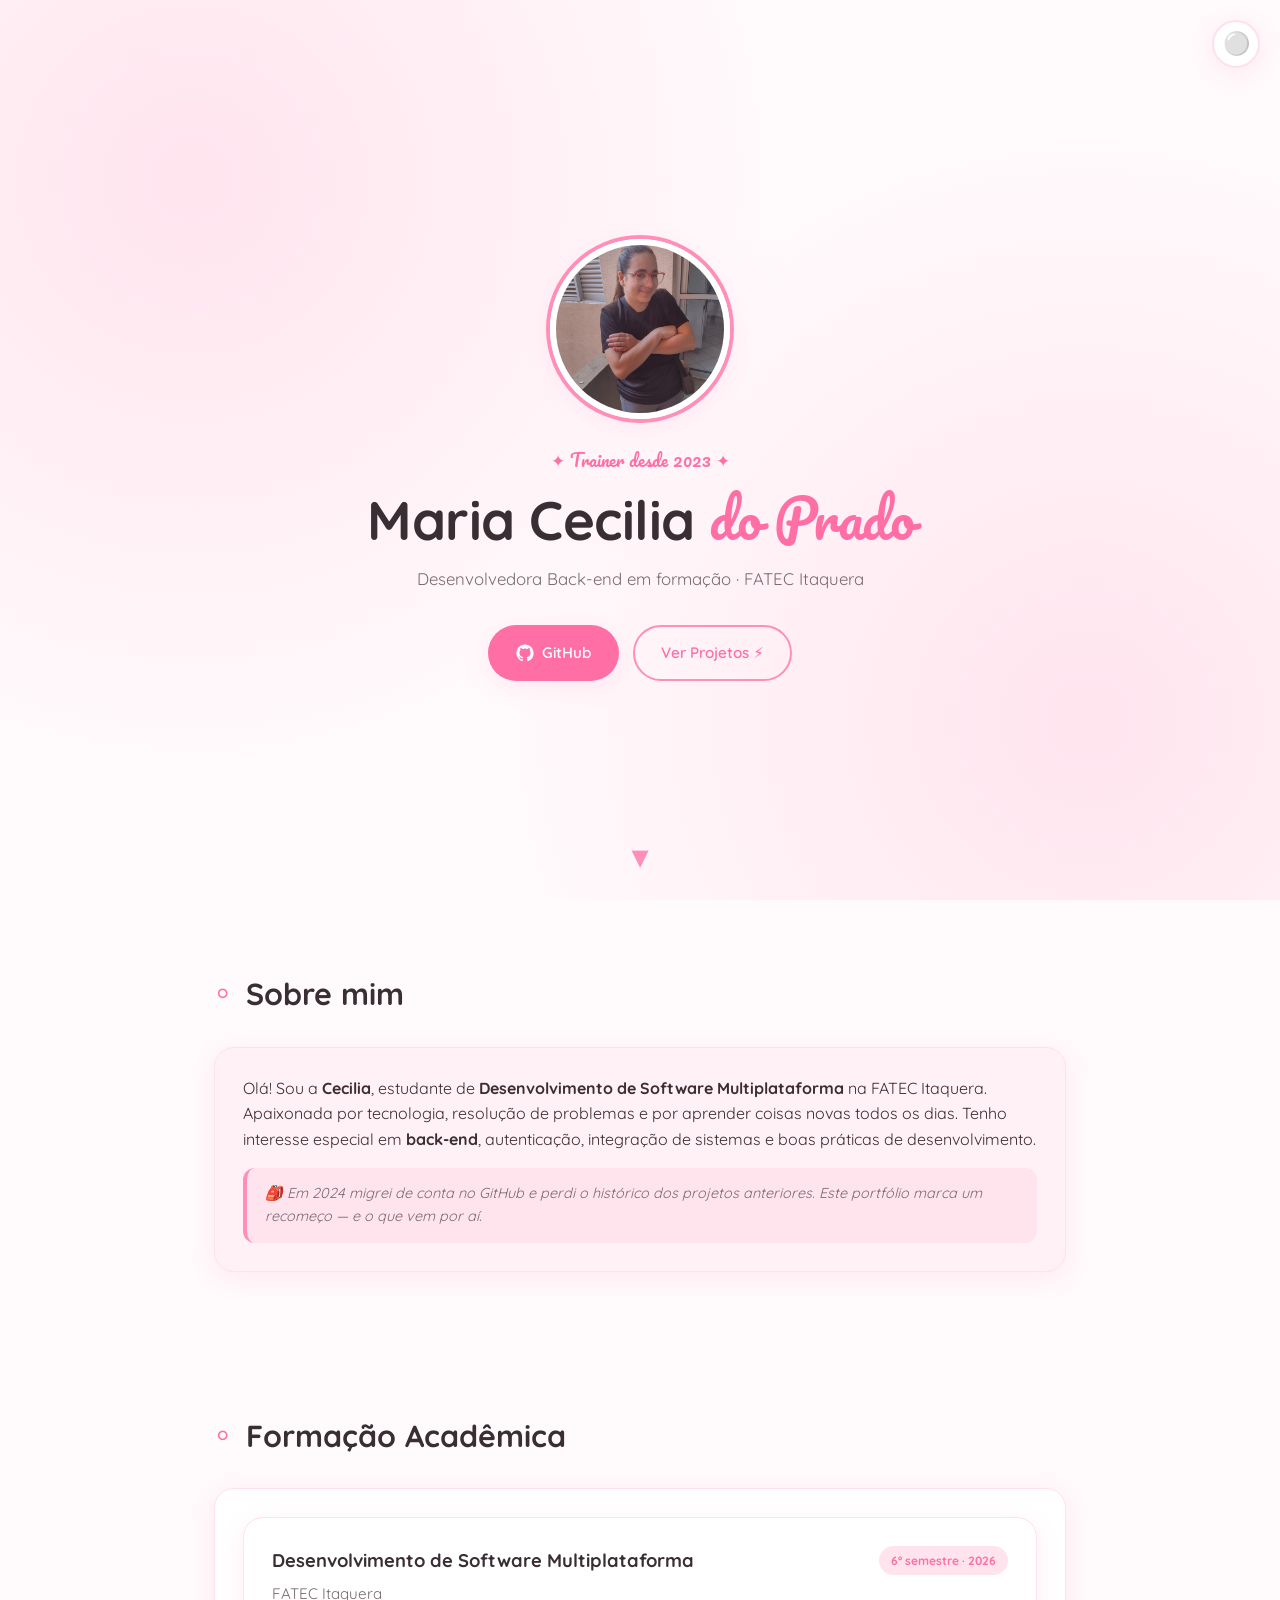
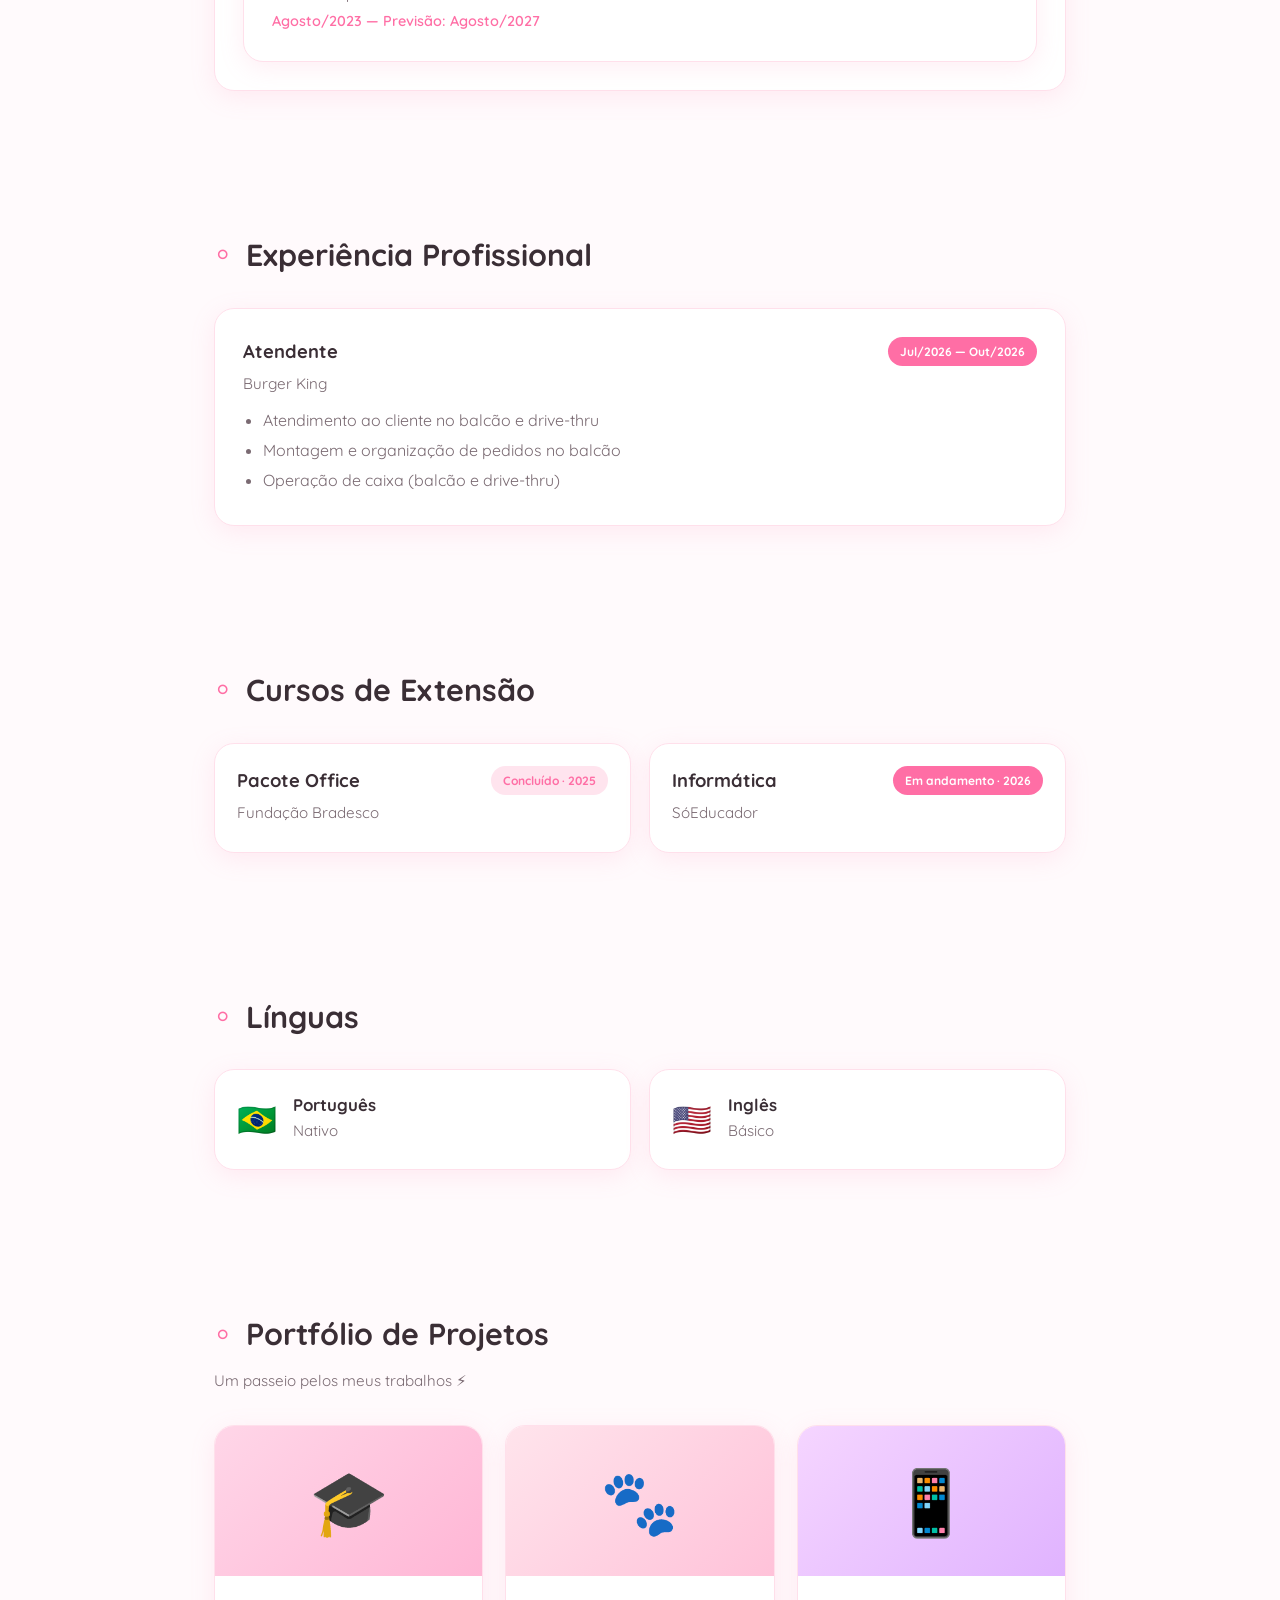
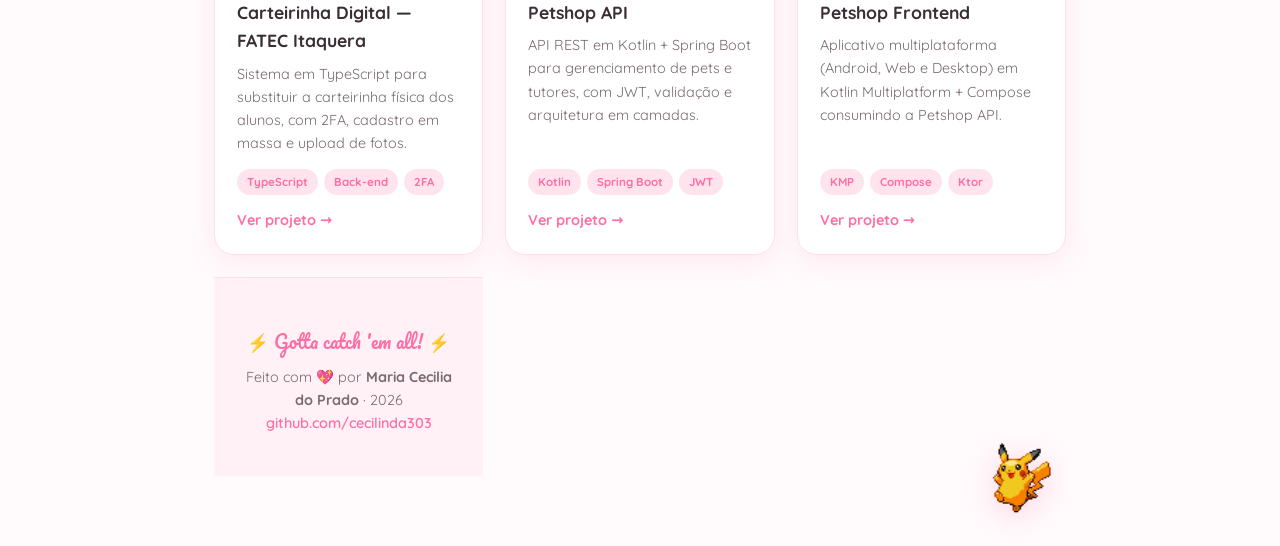
==== commit f383c6c6: "docs: atualiza README com projetos reais" ====
--- a/portfolio/index.html
+++ b/portfolio/index.html
@@ -17,7 +17,7 @@
     <span class="pokeball-icon">⚪</span>
   </button>
 
-  <!-- HERO -->
+
   <header class="hero">
     <div class="hero-content">
       <div class="avatar-wrapper">
@@ -37,7 +37,7 @@
     <div class="scroll-hint">▼</div>
   </header>
 
-  <!-- SOBRE -->
+ 
   <section id="sobre" class="section">
     <h2 class="section-title">Sobre mim</h2>
     <div class="card soft">
@@ -53,7 +53,7 @@
     </div>
   </section>
 
-  <!-- FORMAÇÃO -->
+  
   <section id="formacao" class="section">
     <h2 class="section-title">Formação Acadêmica</h2>
     <div class="card">
@@ -67,7 +67,7 @@
 </div>
   </section>
 
-  <!-- EXPERIÊNCIA -->
+ 
   <section id="experiencia" class="section">
     <h2 class="section-title">Experiência Profissional</h2>
     <div class="card">
@@ -84,7 +84,7 @@
     </div>
   </section>
 
-  <!-- CURSOS -->
+
   <section id="cursos" class="section">
     <h2 class="section-title">Cursos de Extensão</h2>
     <div class="grid-2">
@@ -105,7 +105,6 @@
     </div>
   </section>
 
-  <!-- LÍNGUAS -->
   <section id="linguas" class="section">
     <h2 class="section-title">Línguas</h2>
     <div class="grid-2">
@@ -126,7 +125,7 @@
     </div>
   </section>
 
-  <!-- PROJETOS -->
+
   <section id="projetos" class="section">
     <h2 class="section-title">Portfólio de Projetos</h2>
     <p class="section-sub">Um passeio pelos meus trabalhos ⚡</p>
@@ -147,45 +146,41 @@
         </div>
       </a>
 
-      <a href="projetos/tarefas.html" class="project-card">
+           <a href="projetos/petshop-api.html" class="project-card">
         <div class="project-cover" style="background: linear-gradient(135deg,#ffe4ec,#ffc2d9);">
-          <span>📝</span>
+          <span>🐾</span>
         </div>
         <div class="project-body">
-          <h3>App de Lista de Tarefas</h3>
-          <p>Aplicação simples e funcional para organizar tarefas do dia a dia, com persistência local e interface limpa.</p>
+          <h3>Petshop API</h3>
+          <p>API REST em Kotlin + Spring Boot para gerenciamento de pets e tutores, com JWT, validação e arquitetura em camadas.</p>
           <div class="tags">
-            <span>HTML</span><span>CSS</span><span>JavaScript</span>
+            <span>Kotlin</span><span>Spring Boot</span><span>JWT</span>
           </div>
           <span class="link-more">Ver projeto →</span>
         </div>
       </a>
 
-      <a href="projetos/tempo.html" class="project-card">
+      <a href="projetos/petshop-front.html" class="project-card">
         <div class="project-cover" style="background: linear-gradient(135deg,#f5d5ff,#e0b3ff);">
-          <span>🌦️</span>
+          <span>📱</span>
         </div>
         <div class="project-body">
-          <h3>App de Previsão do Tempo</h3>
-          <p>Consulta de clima em tempo real consumindo API pública, com exibição amigável e busca por cidade.</p>
+          <h3>Petshop Frontend</h3>
+          <p>Aplicativo multiplataforma (Android, Web e Desktop) em Kotlin Multiplatform + Compose consumindo a Petshop API.</p>
           <div class="tags">
-            <span>JavaScript</span><span>API REST</span><span>Fetch</span>
+            <span>KMP</span><span>Compose</span><span>Ktor</span>
           </div>
           <span class="link-more">Ver projeto →</span>
         </div>
       </a>
 
-    </div>
-  </section>
-
-  <!-- FOOTER -->
   <footer class="footer">
     <p class="footer-catch">⚡ Gotta catch 'em all! ⚡</p>
     <p>Feito com 💖 por <strong>Maria Cecilia do Prado</strong> · 2026</p>
     <a href="https://github.com/cecilinda303" target="_blank" rel="noopener">github.com/cecilinda303</a>
   </footer>
 
-    <!-- Mascote Pikachu -->
+
   <img src="assets/gifs/pikachu.gif" alt="Pikachu mascote" class="mascote" />
 
   <script src="script.js"></script>
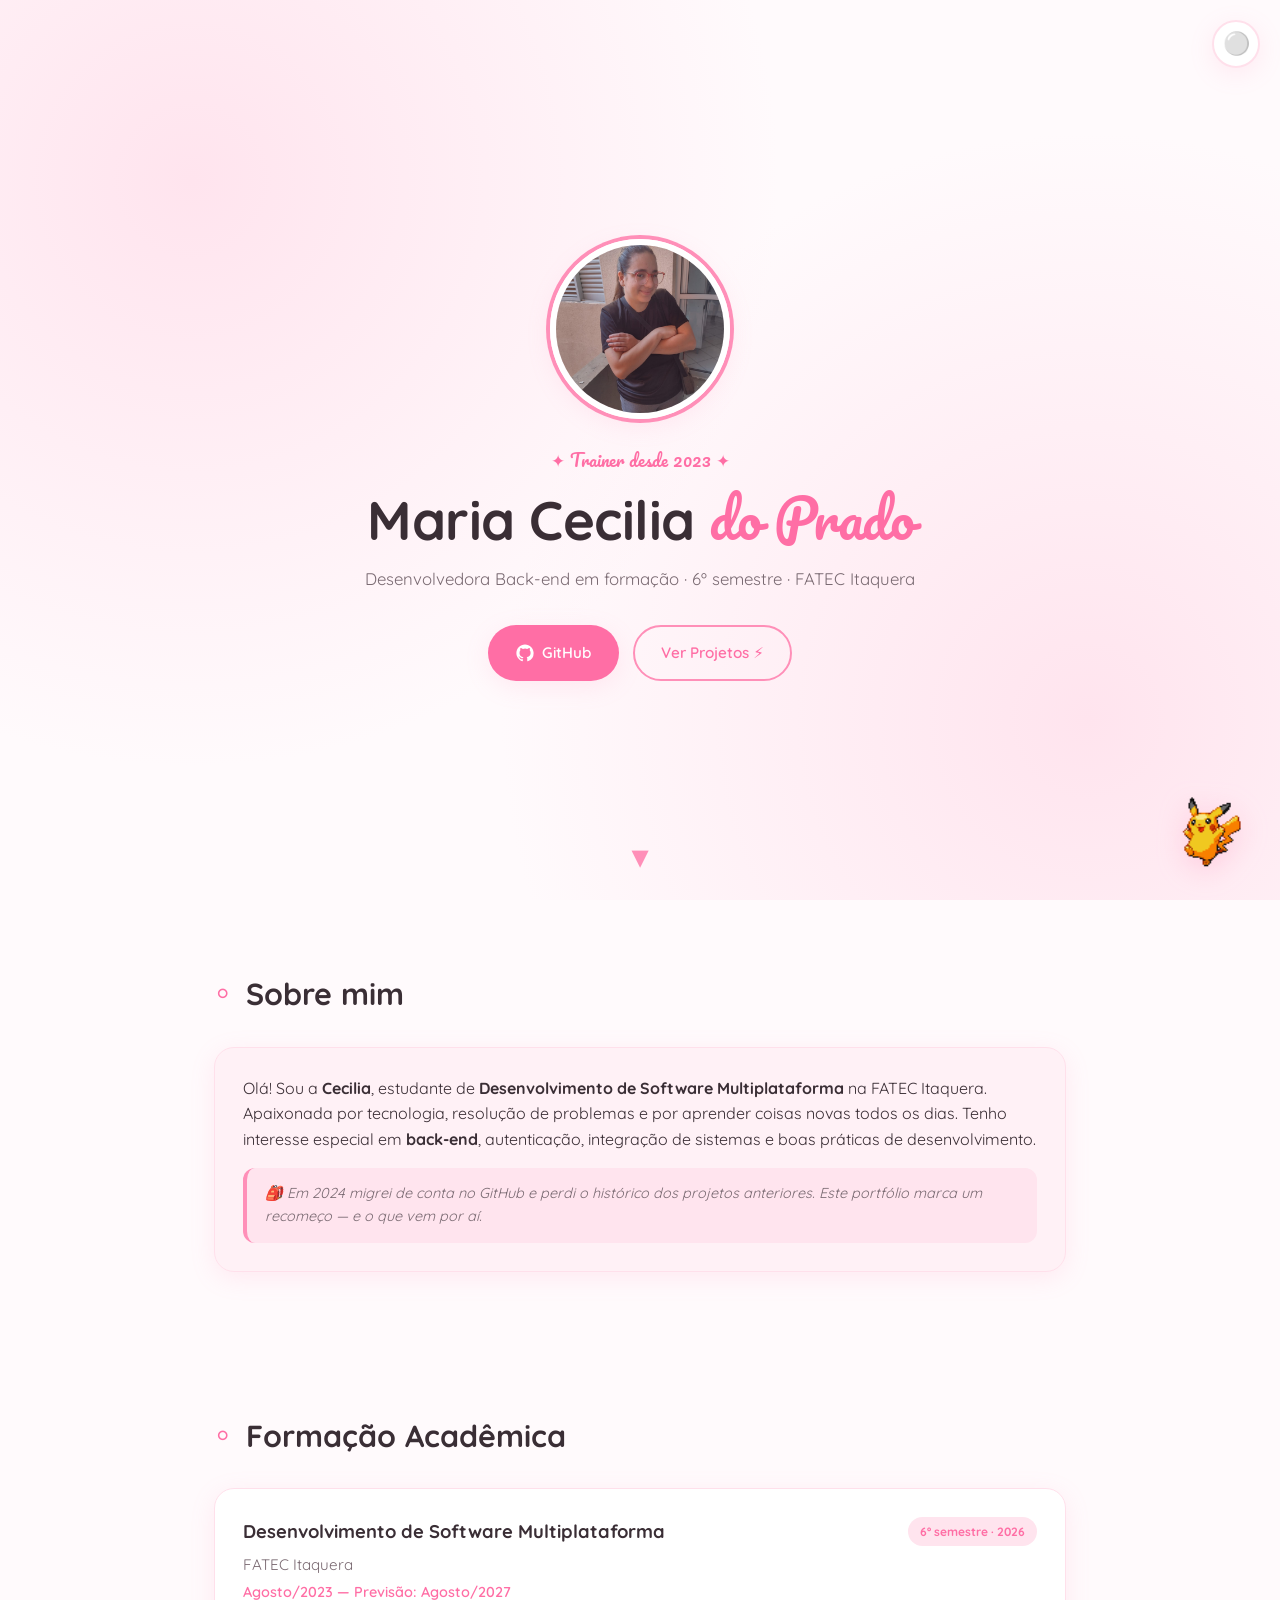
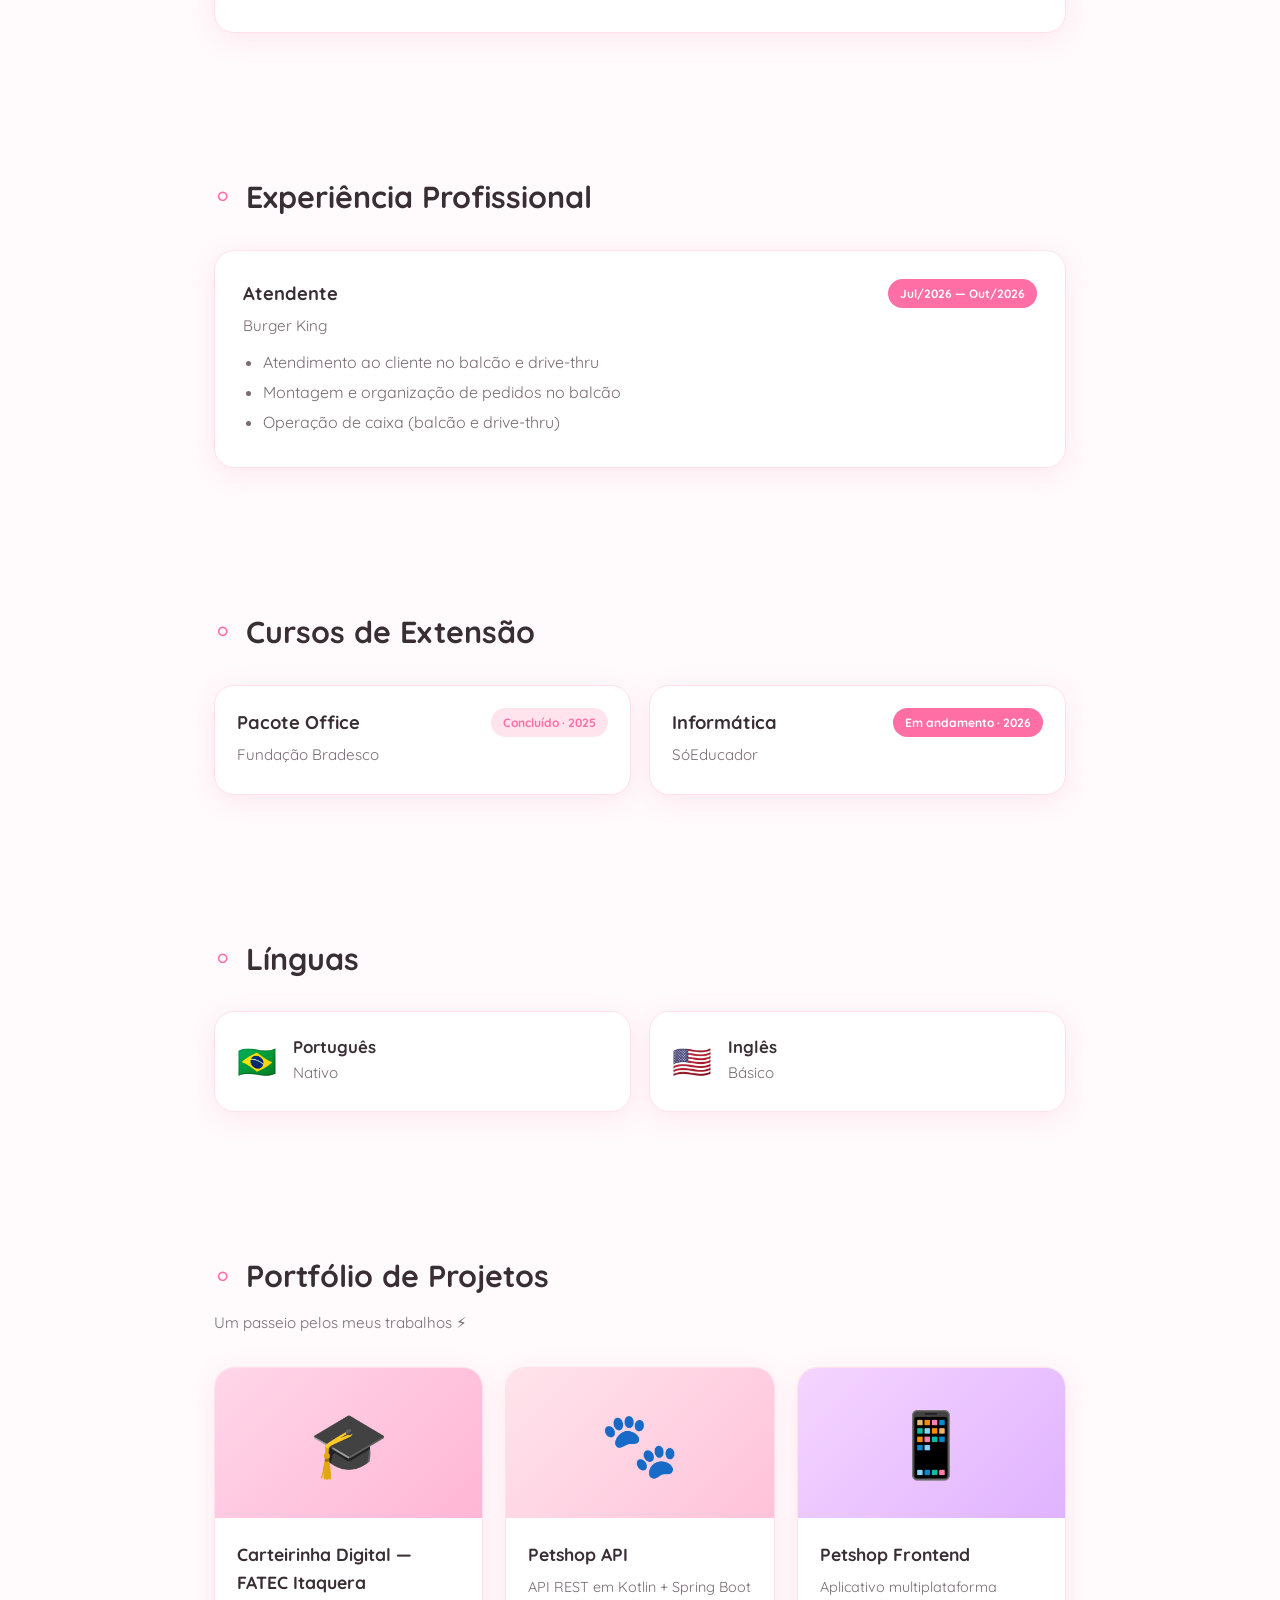
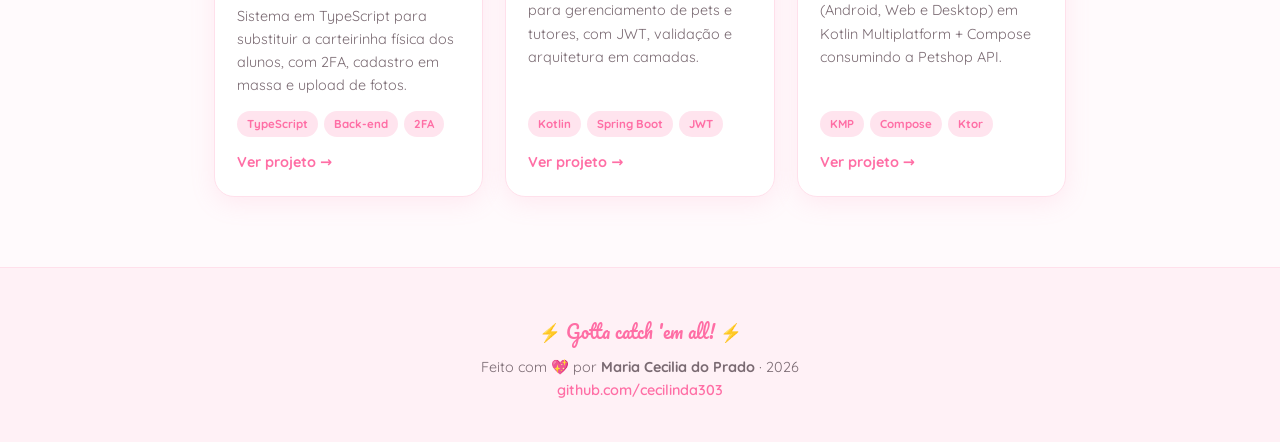
==== commit f7e56115: "fix: corrige estrutura HTML (section/div não fechadas)" ====
--- a/portfolio/index.html
+++ b/portfolio/index.html
@@ -17,15 +17,16 @@
     <span class="pokeball-icon">⚪</span>
   </button>
 
-
+  <!-- HERO -->
   <header class="hero">
     <div class="hero-content">
       <div class="avatar-wrapper">
-    <img src="foto.jpg" alt="Foto de Maria Cecilia" class="avatar" />
+        <img src="foto.jpg" alt="Foto de Maria Cecilia" class="avatar" onerror="this.style.display='none'; this.nextElementSibling.style.display='flex';" />
+        <div class="avatar-fallback" style="display:none;">M</div>
       </div>
       <p class="tagline">✦ Trainer desde 2023 ✦</p>
       <h1>Maria Cecilia <span>do Prado</span></h1>
-      <p class="subtitle">Desenvolvedora Back-end em formação · FATEC Itaquera</p>
+      <p class="subtitle">Desenvolvedora Back-end em formação · 6º semestre · FATEC Itaquera</p>
       <div class="hero-actions">
         <a href="https://github.com/cecilinda303" target="_blank" rel="noopener" class="btn btn-primary">
           <svg width="18" height="18" viewBox="0 0 24 24" fill="currentColor"><path d="M12 .5C5.65.5.5 5.65.5 12c0 5.08 3.29 9.39 7.86 10.91.58.11.79-.25.79-.56v-2c-3.2.7-3.87-1.36-3.87-1.36-.52-1.33-1.28-1.69-1.28-1.69-1.05-.72.08-.7.08-.7 1.16.08 1.77 1.19 1.77 1.19 1.03 1.77 2.7 1.26 3.36.96.1-.75.4-1.26.73-1.55-2.55-.29-5.23-1.28-5.23-5.7 0-1.26.45-2.29 1.19-3.1-.12-.29-.52-1.46.11-3.05 0 0 .97-.31 3.18 1.18a11.1 11.1 0 0 1 5.8 0c2.2-1.49 3.17-1.18 3.17-1.18.63 1.59.23 2.76.11 3.05.74.81 1.19 1.84 1.19 3.1 0 4.43-2.69 5.41-5.25 5.69.41.36.78 1.06.78 2.14v3.17c0 .31.21.68.8.56A11.51 11.51 0 0 0 23.5 12C23.5 5.65 18.35.5 12 .5z"/></svg>
@@ -37,7 +38,7 @@
     <div class="scroll-hint">▼</div>
   </header>
 
- 
+  <!-- SOBRE -->
   <section id="sobre" class="section">
     <h2 class="section-title">Sobre mim</h2>
     <div class="card soft">
@@ -53,21 +54,20 @@
     </div>
   </section>
 
-  
+  <!-- FORMAÇÃO -->
   <section id="formacao" class="section">
     <h2 class="section-title">Formação Acadêmica</h2>
     <div class="card">
-      <div class="card">
-  <div class="card-header">
-    <h3>Desenvolvimento de Software Multiplataforma</h3>
-    <span class="badge">6º semestre · 2026</span>
-  </div>
-  <p class="inst">FATEC Itaquera</p>
-  <p class="period">Agosto/2023 — Previsão: Agosto/2027</p>
-</div>
+      <div class="card-header">
+        <h3>Desenvolvimento de Software Multiplataforma</h3>
+        <span class="badge">6º semestre · 2026</span>
+      </div>
+      <p class="inst">FATEC Itaquera</p>
+      <p class="period">Agosto/2023 — Previsão: Agosto/2027</p>
+    </div>
   </section>
 
- 
+  <!-- EXPERIÊNCIA -->
   <section id="experiencia" class="section">
     <h2 class="section-title">Experiência Profissional</h2>
     <div class="card">
@@ -84,7 +84,7 @@
     </div>
   </section>
 
-
+  <!-- CURSOS -->
   <section id="cursos" class="section">
     <h2 class="section-title">Cursos de Extensão</h2>
     <div class="grid-2">
@@ -105,6 +105,7 @@
     </div>
   </section>
 
+  <!-- LÍNGUAS -->
   <section id="linguas" class="section">
     <h2 class="section-title">Línguas</h2>
     <div class="grid-2">
@@ -125,7 +126,7 @@
     </div>
   </section>
 
-
+  <!-- PROJETOS -->
   <section id="projetos" class="section">
     <h2 class="section-title">Portfólio de Projetos</h2>
     <p class="section-sub">Um passeio pelos meus trabalhos ⚡</p>
@@ -146,7 +147,7 @@
         </div>
       </a>
 
-           <a href="projetos/petshop-api.html" class="project-card">
+      <a href="projetos/petshop-api.html" class="project-card">
         <div class="project-cover" style="background: linear-gradient(135deg,#ffe4ec,#ffc2d9);">
           <span>🐾</span>
         </div>
@@ -174,13 +175,17 @@
         </div>
       </a>
 
+    </div>
+  </section>
+
+  <!-- FOOTER -->
   <footer class="footer">
     <p class="footer-catch">⚡ Gotta catch 'em all! ⚡</p>
     <p>Feito com 💖 por <strong>Maria Cecilia do Prado</strong> · 2026</p>
     <a href="https://github.com/cecilinda303" target="_blank" rel="noopener">github.com/cecilinda303</a>
   </footer>
 
-
+  <!-- Mascote Pikachu -->
   <img src="assets/gifs/pikachu.gif" alt="Pikachu mascote" class="mascote" />
 
   <script src="script.js"></script>
--- a/portfolio/style.css
+++ b/portfolio/style.css
@@ -36,7 +36,7 @@
   color: var(--text);
   line-height: 1.6;
   transition: background .4s, color .4s;
-  overflow-x: hidden;
+  overflow-x: clip;
 }
 
 /* ====== THEME TOGGLE ====== */
